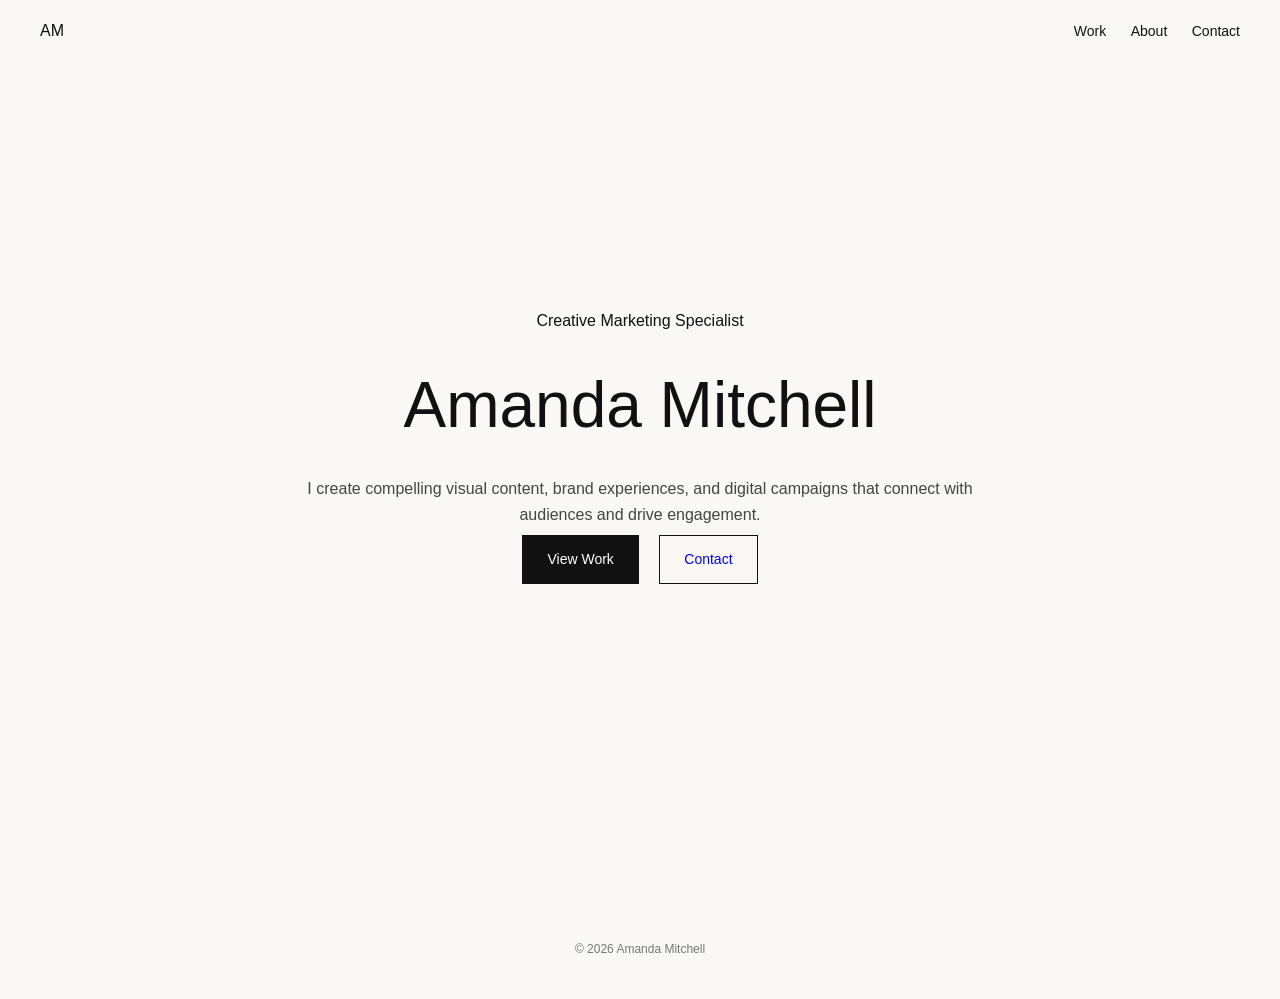
==== index.html @ 6e07dabc "Add files via upload" ====
<!DOCTYPE html>
<html lang="en">
<head>
  <meta charset="UTF-8" />
  <meta name="viewport" content="width=device-width, initial-scale=1.0"/>
  <title>Amanda Mitchell | Creative Marketing Specialist</title>
  <link rel="stylesheet" href="styles.css"/>
</head>

<body>

<header class="nav">
  <div class="logo">AM</div>
  <nav>
    <a href="work.html">Work</a>
    <a href="about.html">About</a>
    <a href="contact.html">Contact</a>
  </nav>
</header>

<section class="hero">
  <div class="hero-content">
    <p class="eyebrow">Creative Marketing Specialist</p>

    <h1>Amanda Mitchell</h1>

    <p class="subhead">
      I create compelling visual content, brand experiences, and digital campaigns
      that connect with audiences and drive engagement.
    </p>

    <div class="cta">
      <a class="btn primary" href="work.html">View Work</a>
      <a class="btn secondary" href="contact.html">Contact</a>
    </div>
  </div>
</section>

<footer>
  © 2026 Amanda Mitchell
</footer>

<script src="script.js"></script>
</body>
</html>
---- styles.css ----
* {
  margin: 0;
  padding: 0;
  box-sizing: border-box;
}

body {
  font-family: "Helvetica Neue", Arial, sans-serif;
  background: #faf8f5;
  color: #111;
  line-height: 1.6;
}

.nav {
  position: fixed;
  top: 0;
  width: 100%;
  padding: 18px 40px;
  display: flex;
  justify-content: space-between;
  background: rgba(250, 248, 245, 0.85);
  backdrop-filter: blur(10px);
}

.nav a {
  margin-left: 20px;
  text-decoration: none;
  color: #111;
  font-size: 14px;
}

.hero {
  height: 100vh;
  display: flex;
  align-items: center;
  justify-content: center;
  text-align: center;
  padding: 0 20px;
}

.hero h1 {
  font-size: 64px;
  font-weight: 300;
  margin: 20px 0;
}

.subhead {
  max-width: 700px;
  margin: auto;
  color: #444;
}

.btn {
  display: inline-block;
  padding: 12px 24px;
  margin: 8px;
  border: 1px solid #111;
  text-decoration: none;
  transition: 0.3s;
  font-size: 14px;
}

.primary {
  background: #111;
  color: #fff;
}

.secondary:hover {
  background: #111;
  color: #fff;
}

.primary:hover {
  opacity: 0.8;
}

.large {
  padding: 16px 32px;
}

.section {
  padding: 120px 40px;
  max-width: 1100px;
  margin: auto;
}

.grid {
  display: grid;
  grid-template-columns: repeat(3, 1fr);
  gap: 30px;
  margin-top: 40px;
}

.card {
  background: #fff;
  padding: 18px;
  transition: 0.3s;
}

.card:hover {
  transform: translateY(-6px);
}

.img {
  height: 220px;
  background: #ddd;
  margin-bottom: 15px;
}

.tag {
  font-size: 12px;
  text-transform: uppercase;
  color: #777;
}

.dark {
  background: #111;
  color: #fff;
}

.dark p {
  color: #ccc;
}

.contact {
  text-align: center;
}

footer {
  text-align: center;
  padding: 40px;
  font-size: 12px;
  color: #777;
}

@media (max-width: 900px) {
  .grid {
    grid-template-columns: 1fr;
  }

  .hero h1 {
    font-size: 40px;
  }
}
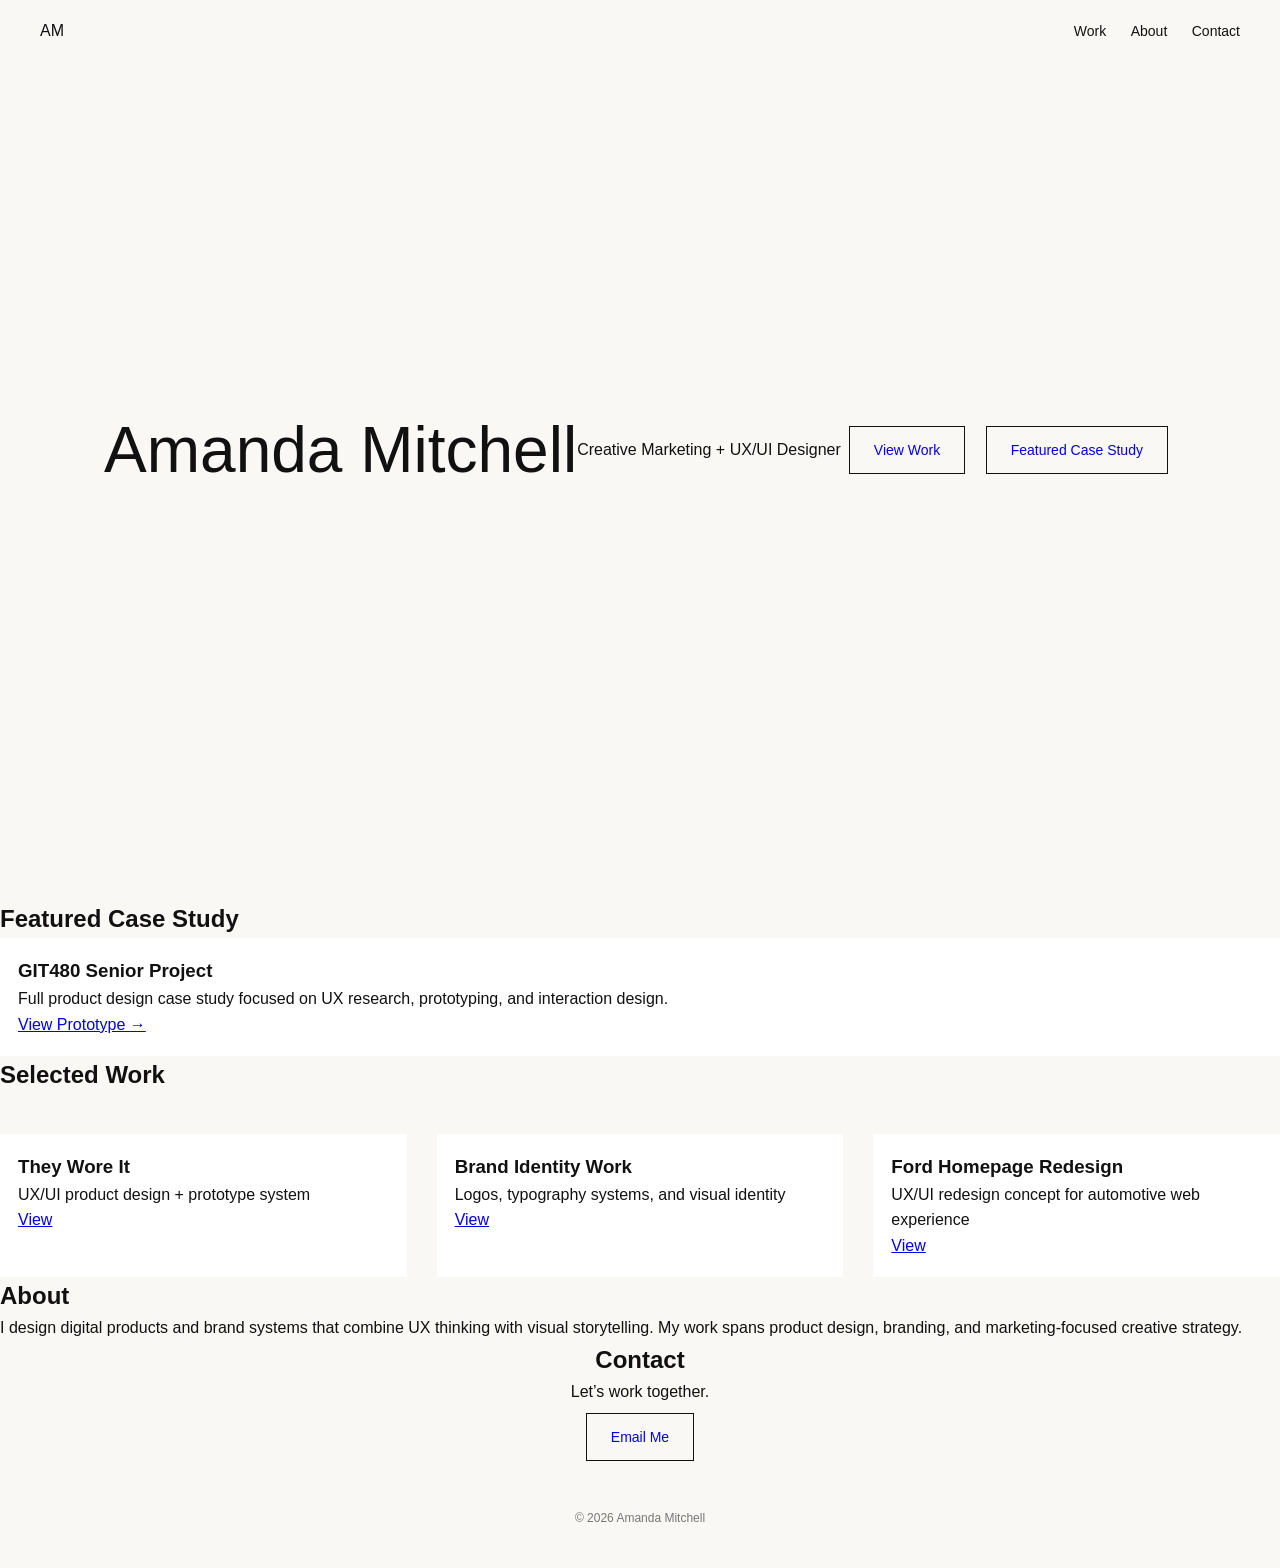
==== commit 504d5876: "Update index.html" ====
--- a/index.html
+++ b/index.html
@@ -3,7 +3,7 @@
 <head>
   <meta charset="UTF-8" />
   <meta name="viewport" content="width=device-width, initial-scale=1.0"/>
-  <title>Amanda Mitchell | Creative Marketing Specialist</title>
+  <title>Amanda Mitchell | Portfolio</title>
   <link rel="stylesheet" href="styles.css"/>
 </head>
 
@@ -12,34 +12,77 @@
 <header class="nav">
   <div class="logo">AM</div>
   <nav>
-    <a href="work.html">Work</a>
-    <a href="about.html">About</a>
-    <a href="contact.html">Contact</a>
+    <a href="#work">Work</a>
+    <a href="#about">About</a>
+    <a href="#contact">Contact</a>
   </nav>
 </header>
 
 <section class="hero">
-  <div class="hero-content">
-    <p class="eyebrow">Creative Marketing Specialist</p>
+  <h1>Amanda Mitchell</h1>
+  <p>Creative Marketing + UX/UI Designer</p>
 
-    <h1>Amanda Mitchell</h1>
-
-    <p class="subhead">
-      I create compelling visual content, brand experiences, and digital campaigns
-      that connect with audiences and drive engagement.
-    </p>
-
-    <div class="cta">
-      <a class="btn primary" href="work.html">View Work</a>
-      <a class="btn secondary" href="contact.html">Contact</a>
-    </div>
+  <div class="cta">
+    <a href="#work" class="btn">View Work</a>
+    <a href="#featured" class="btn secondary">Featured Case Study</a>
   </div>
 </section>
 
+<section id="featured" class="featured">
+  <h2>Featured Case Study</h2>
+
+  <div class="card highlight">
+    <h3>GIT480 Senior Project</h3>
+    <p>Full product design case study focused on UX research, prototyping, and interaction design.</p>
+    <a href="https://www.figma.com/proto/oidAyND6SsO0wJuIxSNFcZ/GIT480-Senior-Project?node-id=4-255&t=cfNCvYN7LOstn9Vc-1&starting-point-node-id=4%3A255"
+       target="_blank">View Prototype →</a>
+  </div>
+</section>
+
+<section id="work" class="work">
+  <h2>Selected Work</h2>
+
+  <div class="grid">
+
+    <div class="card">
+      <h3>They Wore It</h3>
+      <p>UX/UI product design + prototype system</p>
+      <a href="https://www.figma.com/proto/IraHvkrOc0NCf8CfymvYlH/They-Wore-It-MacBook-Pro?node-id=1-2" target="_blank">View</a>
+    </div>
+
+    <div class="card">
+      <h3>Brand Identity Work</h3>
+      <p>Logos, typography systems, and visual identity</p>
+      <a href="https://www.behance.net/gallery/80879925/COLLEGE-LOGO-DESIGN" target="_blank">View</a>
+    </div>
+
+    <div class="card">
+      <h3>Ford Homepage Redesign</h3>
+      <p>UX/UI redesign concept for automotive web experience</p>
+      <a href="https://www.behance.net/gallery/229068313/A-Redesign-of-Fords-Homepage" target="_blank">View</a>
+    </div>
+
+  </div>
+</section>
+
+<section id="about" class="about">
+  <h2>About</h2>
+  <p>
+    I design digital products and brand systems that combine UX thinking with visual storytelling.
+    My work spans product design, branding, and marketing-focused creative strategy.
+  </p>
+</section>
+
+<section id="contact" class="contact">
+  <h2>Contact</h2>
+  <p>Let’s work together.</p>
+  <a href="mailto:your@email.com" class="btn">Email Me</a>
+</section>
+
 <footer>
-  © 2026 Amanda Mitchell
+  <p>© 2026 Amanda Mitchell</p>
 </footer>
 
 <script src="script.js"></script>
 </body>
-</html>+</html>
